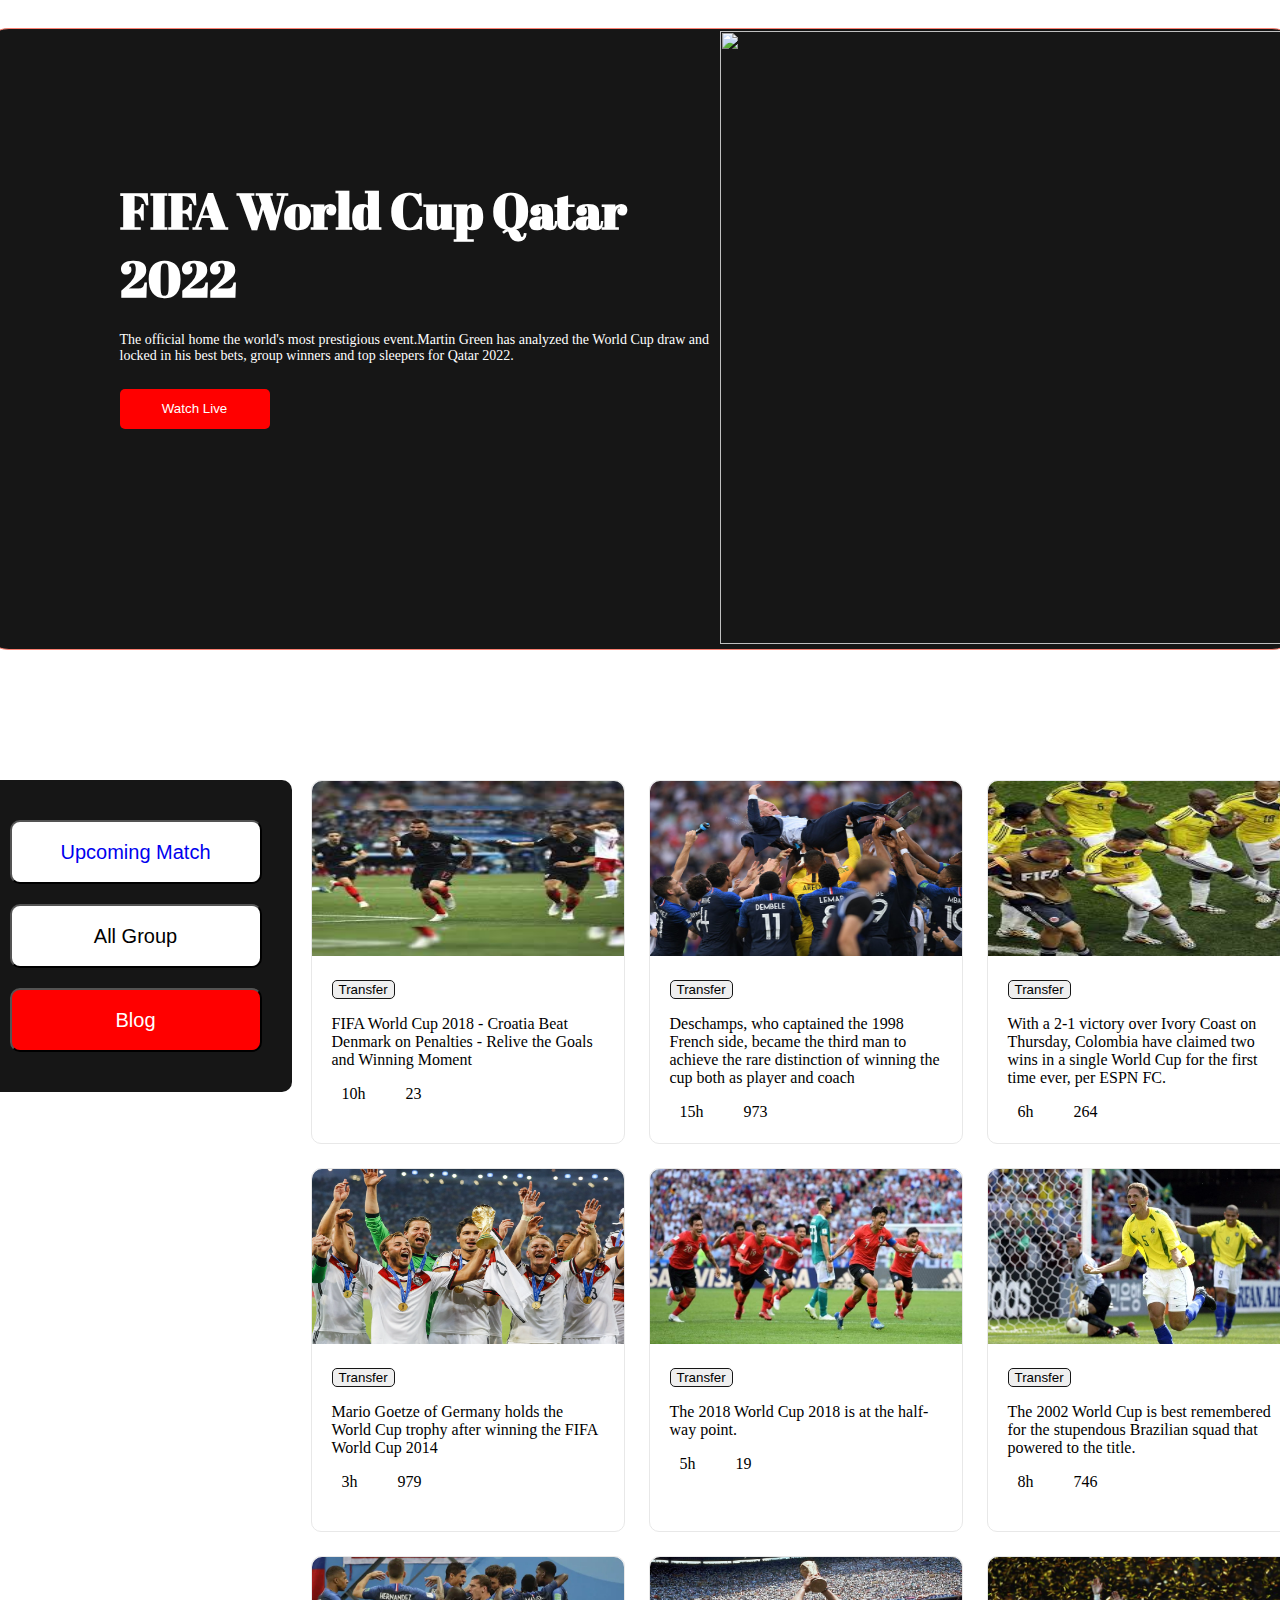
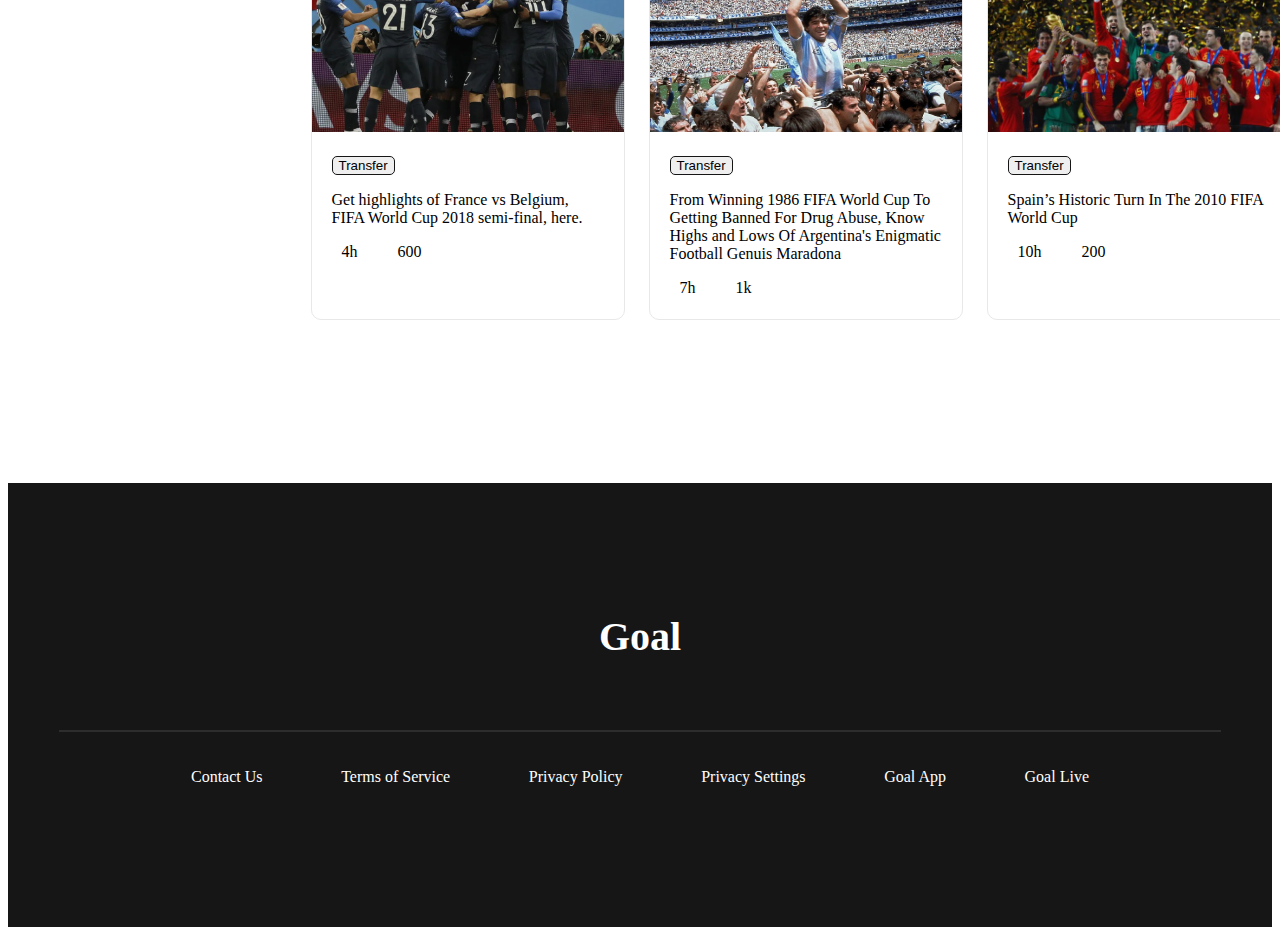
==== index.html @ fcb4f879 "World cup" ====
<!DOCTYPE html>
<html lang="en">

<head>
    <meta charset="UTF-8">
    <meta http-equiv="X-UA-Compatible" content="IE=edge">
    <meta name="viewport" content="width=device-width, initial-scale=1.0">
    <title>FIFA World Cup 2022</title>
    <!-- Font Awesome Icon -->
    <script src="https://kit.fontawesome.com/2812c34bac.js" crossorigin="anonymous"></script>
    <!-- Style css link -->
    <link rel="stylesheet" href="styles/styles.css">
</head>

<body>
    <main>
        <!-- Banner Section -->
        <section class="main-banner">
            <div class="banner-info-img">
                <div class="banner-info">
                    <h1 class="website-title">FIFA World Cup Qatar 2022</h1>
                    <p class="normal-font">The official home the world's most prestigious event.Martin Green has
                        analyzed the World Cup draw
                        and locked in his best bets, group winners and top sleepers for Qatar 2022.</p>
                    <button class="button-info">Watch Live <i class="fa-solid fa-angle-right"></i></button>
                </div>
                <div class="banner-image">
                    <img src="images/neymar.png" alt="">
                </div>
            </div>
        </section>
        <!-- Top Stories section -->
        <section>
            <div class="container">
                <div class="button">
                    <div class="button-option">
                        <button class="button-1 container-two"><a href="home.html">Upcoming Match</a></button>
                        <button class="button-2 container-two">All Group</button>
                        <button class="button-3 container-two">Blog</button>
                    </div>
                </div>
                <div class="top-stories section">
                    <div class="indivisual-win-momment">
                        <div class="win-momment">
                            <img class="win-img" src="Images/image-1.jfif" alt="">
                            <!-- button and win information scetion -->
                            <div class="win-info">
                                <button class="transfer-button">Transfer</button>
                                <p>FIFA World Cup 2018 - Croatia Beat Denmark on Penalties - Relive the Goals and
                                    Winning
                                    Moment</p>
                                <!-- icon add scetion -->
                                <div class="icon-flex">
                                    <div>
                                        <i class="fa-regular fa-clock"></i> 10h
                                    </div>
                                    <div>
                                        <i class="fa-regular fa-comment-dots"></i>
                                        23
                                    </div>
                                </div>
                            </div>

                        </div>
                        <div class="win-momment">
                            <img class="win-img" src="Images/image-2.jpg" alt="">
                            <!-- button and win information scetion -->
                            <div class="win-info">
                                <button class="transfer-button">Transfer</button>
                                <p>Deschamps, who captained the 1998 French side, became the third man to achieve the
                                    rare distinction of winning the cup both as player and coach</p>
                                <!-- icon add scetion -->
                                <div class="icon-flex">
                                    <div>
                                        <i class="fa-regular fa-clock"></i> 15h
                                    </div>
                                    <div>
                                        <i class="fa-regular fa-comment-dots"></i>
                                        973
                                    </div>
                                </div>
                            </div>

                        </div>
                        <div class="win-momment">
                            <img class="win-img" src="Images/image-3.jfif" alt="">
                            <!-- button and win information scetion -->
                            <div class="win-info">
                                <button class="transfer-button">Transfer</button>
                                <p>With a 2-1 victory over Ivory Coast on Thursday, Colombia have claimed two wins in a
                                    single World Cup for the first time ever, per ESPN FC.</p>
                                <!-- icon add scetion -->
                                <div class="icon-flex">
                                    <div>
                                        <i class="fa-regular fa-clock"></i> 6h
                                    </div>
                                    <div>
                                        <i class="fa-regular fa-comment-dots"></i>
                                        264
                                    </div>
                                </div>
                            </div>

                        </div>
                        <div class="win-momment">
                            <img class="win-img" src="Images/image-4.webp" alt="">
                            <!-- button and win information scetion -->
                            <div class="win-info">
                                <button class="transfer-button">Transfer</button>
                                <p>Mario Goetze of Germany holds the World Cup trophy after winning the FIFA World Cup
                                    2014</p>
                                <!-- icon add scetion -->
                                <div class="icon-flex">
                                    <div>
                                        <i class="fa-regular fa-clock"></i> 3h
                                    </div>
                                    <div>
                                        <i class="fa-regular fa-comment-dots"></i>
                                        979
                                    </div>
                                </div>
                            </div>

                        </div>
                        <div class="win-momment">
                            <img class="win-img" src="Images/image-5.jpg" alt="">
                            <!-- button and win information scetion -->
                            <div class="win-info">
                                <button class="transfer-button">Transfer</button>
                                <p>The 2018 World Cup 2018 is at the half-way point.</p>
                                <!-- icon add scetion -->
                                <div class="icon-flex">
                                    <div>
                                        <i class="fa-regular fa-clock"></i> 5h
                                    </div>
                                    <div>
                                        <i class="fa-regular fa-comment-dots"></i>
                                        19
                                    </div>
                                </div>
                            </div>

                        </div>
                        <div class="win-momment">
                            <img class="win-img" src="Images/image-6.jpeg" alt="">
                            <!-- button and win information scetion -->
                            <div class="win-info">
                                <button class="transfer-button">Transfer</button>
                                <p>The 2002 World Cup is best remembered for the stupendous Brazilian squad that powered
                                    to the title.</p>
                                <!-- icon add scetion -->
                                <div class="icon-flex">
                                    <div>
                                        <i class="fa-regular fa-clock"></i> 8h
                                    </div>
                                    <div>
                                        <i class="fa-regular fa-comment-dots"></i>
                                        746
                                    </div>
                                </div>
                            </div>

                        </div>
                        <div class="win-momment">
                            <img class="win-img" src="Images/image-7.webp" alt="">
                            <!-- button and win information scetion -->
                            <div class="win-info">
                                <button class="transfer-button">Transfer</button>
                                <p>Get highlights of France vs Belgium, FIFA World Cup 2018 semi-final, here. </p>
                                <!-- icon add scetion -->
                                <div class="icon-flex">
                                    <div>
                                        <i class="fa-regular fa-clock"></i> 4h
                                    </div>
                                    <div>
                                        <i class="fa-regular fa-comment-dots"></i>
                                        600
                                    </div>
                                </div>
                            </div>

                        </div>
                        <div class="win-momment">
                            <img class="win-img" src="Images/image-8.jpg" alt="">
                            <!-- button and win information scetion -->
                            <div class="win-info">
                                <button class="transfer-button">Transfer</button>
                                <p>From Winning 1986 FIFA World Cup To Getting Banned For Drug Abuse, Know Highs and
                                    Lows Of Argentina's Enigmatic Football Genuis Maradona</p>
                                <!-- icon add scetion -->
                                <div class="icon-flex">
                                    <div>
                                        <i class="fa-regular fa-clock"></i> 7h
                                    </div>
                                    <div>
                                        <i class="fa-regular fa-comment-dots"></i>
                                        1k
                                    </div>
                                </div>
                            </div>

                        </div>
                        <div class="win-momment">
                            <img class="win-img" src="Images/image-9.jpg" alt="">
                            <!-- button and win information scetion -->
                            <div class="win-info">
                                <button class="transfer-button">Transfer</button>
                                <p>Spain’s Historic Turn In The 2010 FIFA World Cup</p>
                                <!-- icon add scetion -->
                                <div class="icon-flex">
                                    <div>
                                        <i class="fa-regular fa-clock"></i> 10h
                                    </div>
                                    <div>
                                        <i class="fa-regular fa-comment-dots"></i>
                                        200
                                    </div>
                                </div>
                            </div>

                        </div>
                    </div>
                </div>
            </div>
        </section>
    </main>
</body>
<footer>
    <div class="main-footer">
        <div class="goal">
            <h2>Goal</h2>
        </div>
        <hr>
        <div class="goal-conatin">
            <div class="goal-info">
                <p>Contact Us</p>
                <p>Terms of Service</p>
                <p>Privacy Policy</p>
                <p>Privacy Settings</p>
                <p>Goal App</p>
                <p> Goal Live</p>
            </div>
        </div>
        <div class="social-icon">
            <a href="https://web.facebook.com/?_rdc=1&_rdr"><i class="fa-brands fa-facebook"></i></a>
            <a href="https://www.linkedin.com/in/hiru-dey-985a211a2/"><i class="fa-brands fa-linkedin"></i></a>
            <a href="https://www.instagram.com/hirudeyaditya/"><i class="fa-brands fa-instagram"></i></a>
        </div>
    </div>

</footer>

</html>
---- styles/styles.css ----
/*------------
    Font 
--------------*/
@import url('https://fonts.googleapis.com/css2?family=Abril+Fatface&family=Lobster&family=Poppins:wght@500&family=Roboto+Slab:wght@300&display=swap');

/* -----------
Common Style
-------------- */
body {
    background-color: white;
}

/*---------------------
 main banner design
 ---------------------- */
main {
    display: flex;
    flex-direction: column;
    align-items: center;
}

.main-banner {
    height: 620px;
    width: 1321px;
    left: 140px;
    margin-top: 20px;
    margin-bottom: 130px;
    border: 1px solid salmon;
    border-radius: 30px;
    background-color: #161616;
    display: grid;
    align-items: center;

}

.banner-info-img {
    display: grid;
    grid-template-columns: repeat(2, 1fr);
    align-items: center;

}

.banner-info {
    height: 424px;
    width: 600px;
    margin-left: 140px;
    border-radius: 5px;
    margin-top: 30px;

}

.website-title {
    font-family: 'Abril Fatface', cursive;
    font-size: 50px;
    margin-bottom: 20px;
    color: white;
}

.normal-font {
    margin-bottom: 0px;
    font-size: 14px;
    color: white;
}

.button-info {
    color: white;
    width: 150px;
    height: 40px;
    border-radius: 5px;
    background-color: red;
    margin-top: 25px;
    border: none;
}

.fa-angle-right {
    color: white;
}

.banner-image img {
    height: 613px;
    width: 581px;

}

/*------------------------
    Top Win Section 
-----------------------------*/
/* .container {
    display: flex;
    column-gap: 24px;
    margin-bottom: 130px;
} */
.container {
    height: 100%;
    width: 1321px;
    display: grid;
    grid-template-columns: repeat(2, 1fr);
    margin-bottom: 130px;
}

/*-----------------------
     button section 
 ------------------------*/
.button {
    width: 312px;
    height: 312px;
    background-color: #161616;
    border-radius: 10px;
}

.button-option {
    width: 252px;
    height: 252px;
    padding: 30px;
    display: grid;
    align-items: center;
    grid-template-columns: repeat(1, 1fr);
    text-decoration: none;
}

.container-two {
    width: 252px;
    height: 64px;
    border-radius: 10px;
    font-size: 20px;
    text-align: center;

}

.button-1 a {

    text-decoration: none;
}

.button-1,
.button-2 {
    color: black;
    background-color: #FFFFFF;
}

.button-3 {
    color: #FFFFFF;
    background-color: red;
}

/*-------------------------------------
     win momment section design
---------------------------------------*/
.indivisual-win-momment {
    display: grid;
    grid-template-columns: repeat(3, 1fr);
    grid-row-gap: 24px;
    grid-column-gap: 24px;
}

.win-momment {
    width: 312px;
    height: 362px;
    border: 1px solid #E8E8E8;
    border-radius: 10px;
}

.win-img {
    width: 312px;
    height: 175px;
    border-radius: 10px 10px 0px 0px;
}

.win-info {
    padding: 20px;
}

.transfer-button {
    display: block;
    border-radius: 5px;
    border: 1px solid #161616;
}

.icon-flex {
    display: flex;
    flex-direction: row;
    column-gap: 30px;
}

.fa-clock,
.fa-comment-dots {
    color: rgba(22, 22, 22, 0.7);
    padding-right: 10px;
}

/* Goal sectio or footer section */
.main-footer {
    width: 100%;
    height: 444px;
    color: white;
    background-color: #161616;
    text-align: center;
}

h2 {
    font-size: 40px;
    padding-top: 130px;
}

hr {
    width: 900px;
    height: 0px;
    margin-top: 70px;
    padding-left: 130px;
    padding-right: 130px;
    border: 1px solid rgba(255, 255, 255, 0.1)
}

.goal-conatin {
    display: flex;
    justify-content: center;
    align-items: center;
}

.goal-info {
    width: 898px;
    height: 24px;
    margin-top: 25px;
    margin-bottom: 25px;
    display: flex;
    justify-content: center;
    align-items: center;
    justify-content: space-between;
}

/* Social Icon */
.social-icon {
    width: 200px;
    height: 100px;
    padding-left: 635px;
}

.social-icon a {
    font-size: 25px;
    padding-left: 40px;
}

/* -------------------------------------
    Home scetion live match details
---------------------------------------- */
.live-match {
    height: 242px;
    width: 312px;
    border-radius: 10px;
    border: 1px solid #E8E8E8;
}

.live-match-2 {
    margin: 33px;

}

.flag {
    width: 252px;
    height: 56px;
    display: flex;
    column-gap: 20px;
}

.flag img {
    width: 93px;
    height: 56px;
}

.match-info {
    width: 234px;
    height: 59px;
    margin-top: 30px;
    margin-bottom: 40px;
    margin-left: 40px;
    margin-right: 55px;
}

#match-name {
    font-size: 20px;
}

@media only screen and (max-width: 680px) {
    main {
        text-decoration: column;
        text-align: center;
    }

    .banner-info {
        width: 100%;
    }

    .banner-info-img {
        grid-template-columns: repeat(1, 1fr);
        background-color: antiquewhite;
        width: 100%;
    }

    .container {
        grid-template-columns: repeat(1, 1fr);
        width: 100%;
    }

    .indivisual-win-momment {
        grid-template-columns: repeat(1, 1fr);
        background-color: aqua;
        width: 100%;
    }


}

@media only screen and (min-width:681px) and (max-width:992px) {
    .indivisual-win-momment {
        grid-template-columns: repeat(2, 1fr);
    }

    .main-banner {
        text-decoration: row;
        width: 100%;
    }

    /* .banner-info {
        width: 100%;
    }
*/
    .banner-image img {
        width: 100%;
    }

    .container {
        grid-template-columns: repeat(1, 1fr);
        width: 100%;
    }

    .button-option {
        grid-template-rows: repeat(1, 1fr);

    }

}
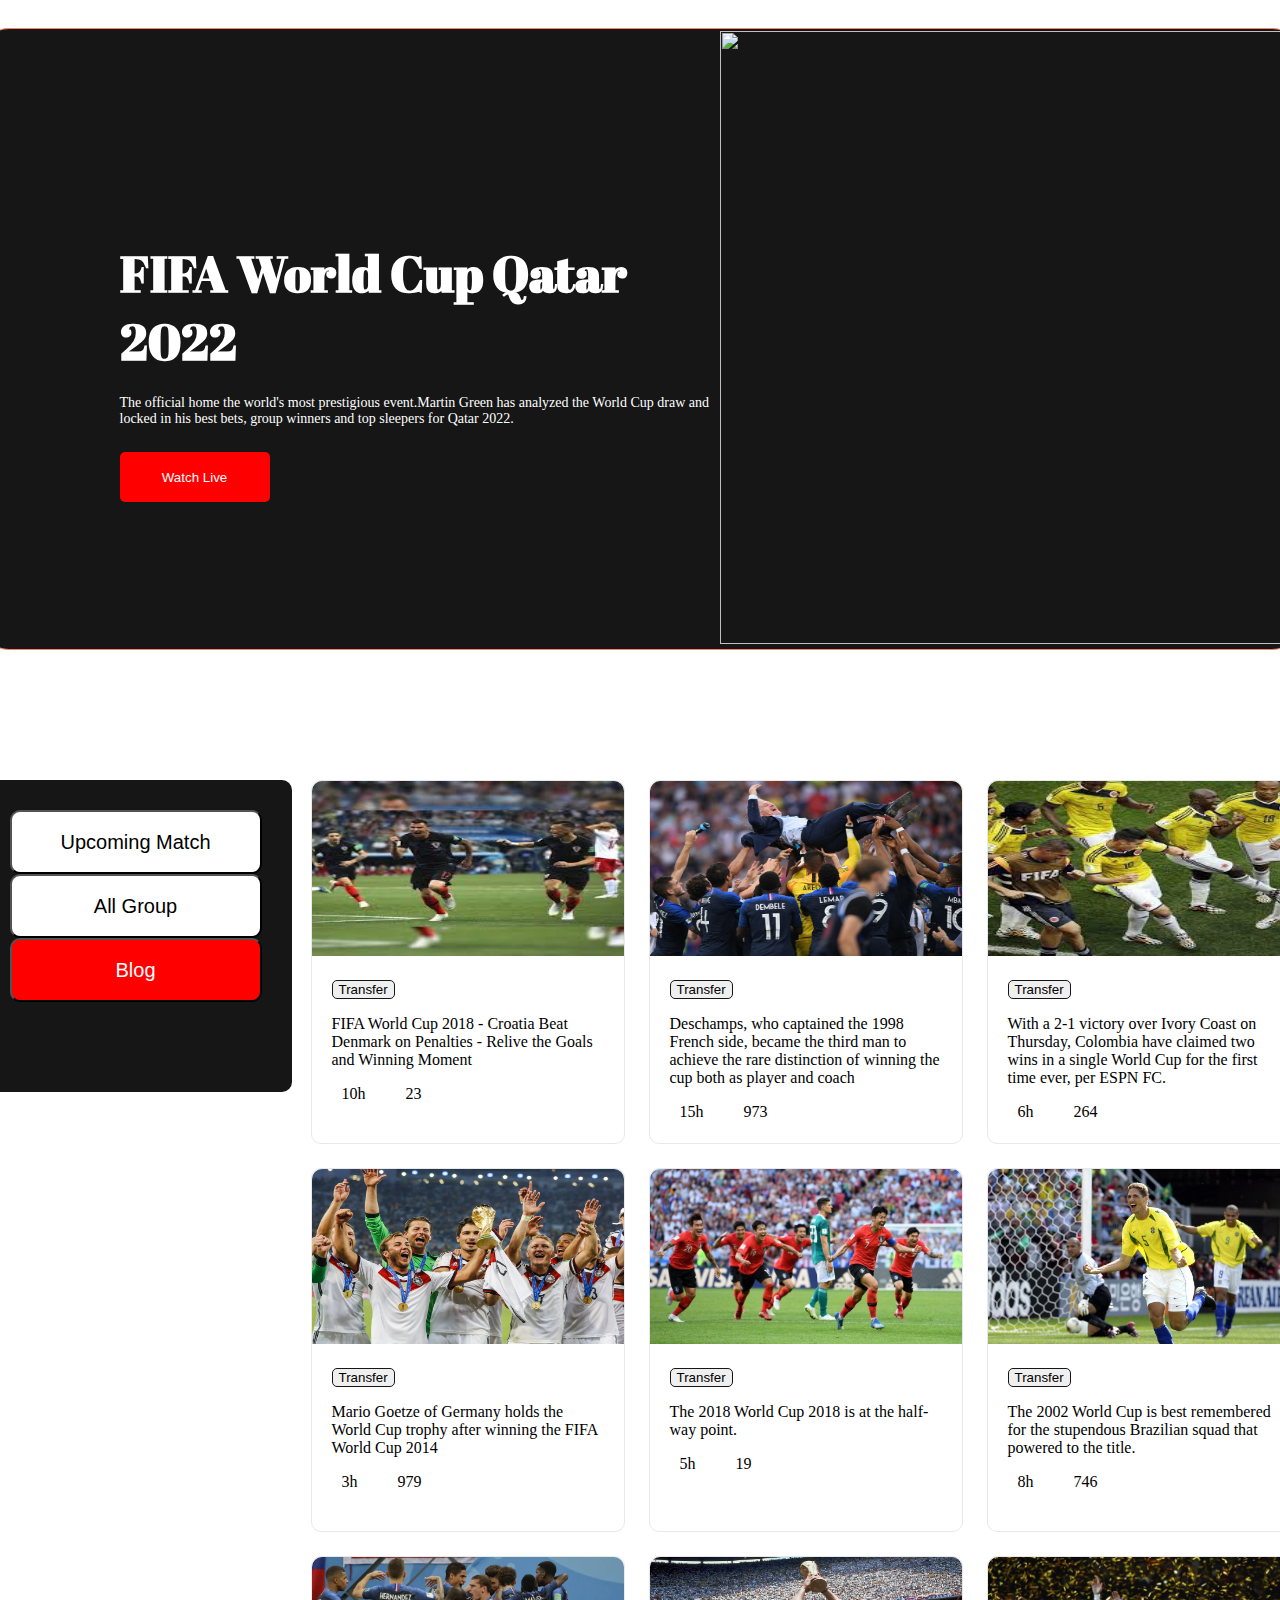
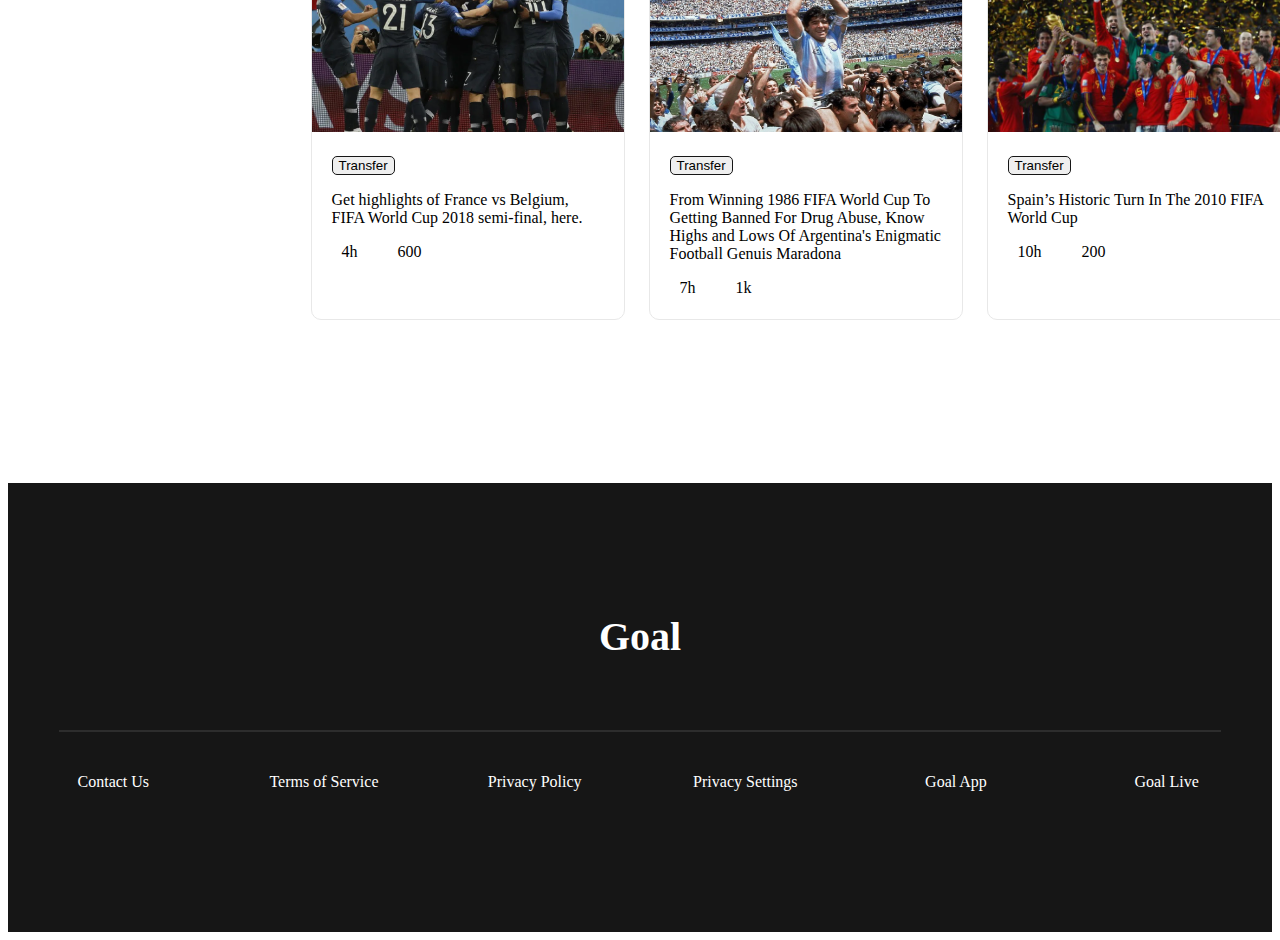
==== commit 5a6bd8b1: "assignment two" ====
--- a/index.html
+++ b/index.html
@@ -22,7 +22,8 @@
                     <p class="normal-font">The official home the world's most prestigious event.Martin Green has
                         analyzed the World Cup draw
                         and locked in his best bets, group winners and top sleepers for Qatar 2022.</p>
-                    <button class="button-info">Watch Live <i class="fa-solid fa-angle-right"></i></button>
+                    <button class="button-info"><a href=""> Watch Live </a><i
+                            class="fa-solid fa-angle-right"></i></button>
                 </div>
                 <div class="banner-image">
                     <img src="images/neymar.png" alt="">
@@ -33,19 +34,27 @@
         <section>
             <div class="container">
                 <div class="button">
-                    <div class="button-option">
+                    <div class="button-display">
+                        <div class="button-option ">
+                            <button class="button-1 container-two"><a href="home.html">Upcoming Match</a></button>
+                            <button class="button-2 container-two"><a href="">All Group</a></button>
+                            <button class="button-3 container-two"><a href="">Blog</a></button>
+                        </div>
+                    </div>
+                </div>
+                <div class="top-stories section">
+                    <div class="button-hidden ">
                         <button class="button-1 container-two"><a href="home.html">Upcoming Match</a></button>
                         <button class="button-2 container-two">All Group</button>
                         <button class="button-3 container-two">Blog</button>
+
                     </div>
-                </div>
-                <div class="top-stories section">
                     <div class="indivisual-win-momment">
                         <div class="win-momment">
                             <img class="win-img" src="Images/image-1.jfif" alt="">
                             <!-- button and win information scetion -->
                             <div class="win-info">
-                                <button class="transfer-button">Transfer</button>
+                                <button class="transfer-button"><a href="">Transfer</a></button>
                                 <p>FIFA World Cup 2018 - Croatia Beat Denmark on Penalties - Relive the Goals and
                                     Winning
                                     Moment</p>
@@ -66,7 +75,7 @@
                             <img class="win-img" src="Images/image-2.jpg" alt="">
                             <!-- button and win information scetion -->
                             <div class="win-info">
-                                <button class="transfer-button">Transfer</button>
+                                <button class="transfer-button"><a href="">Transfer</a></button>
                                 <p>Deschamps, who captained the 1998 French side, became the third man to achieve the
                                     rare distinction of winning the cup both as player and coach</p>
                                 <!-- icon add scetion -->
@@ -86,7 +95,7 @@
                             <img class="win-img" src="Images/image-3.jfif" alt="">
                             <!-- button and win information scetion -->
                             <div class="win-info">
-                                <button class="transfer-button">Transfer</button>
+                                <button class="transfer-button"><a href="">Transfer</a></button>
                                 <p>With a 2-1 victory over Ivory Coast on Thursday, Colombia have claimed two wins in a
                                     single World Cup for the first time ever, per ESPN FC.</p>
                                 <!-- icon add scetion -->
@@ -106,7 +115,7 @@
                             <img class="win-img" src="Images/image-4.webp" alt="">
                             <!-- button and win information scetion -->
                             <div class="win-info">
-                                <button class="transfer-button">Transfer</button>
+                                <button class="transfer-button"><a href="">Transfer</a></button>
                                 <p>Mario Goetze of Germany holds the World Cup trophy after winning the FIFA World Cup
                                     2014</p>
                                 <!-- icon add scetion -->
@@ -126,7 +135,7 @@
                             <img class="win-img" src="Images/image-5.jpg" alt="">
                             <!-- button and win information scetion -->
                             <div class="win-info">
-                                <button class="transfer-button">Transfer</button>
+                                <button class="transfer-button"><a href="">Transfer</a></button>
                                 <p>The 2018 World Cup 2018 is at the half-way point.</p>
                                 <!-- icon add scetion -->
                                 <div class="icon-flex">
@@ -145,7 +154,7 @@
                             <img class="win-img" src="Images/image-6.jpeg" alt="">
                             <!-- button and win information scetion -->
                             <div class="win-info">
-                                <button class="transfer-button">Transfer</button>
+                                <button class="transfer-button"><a href="">Transfer</a></button>
                                 <p>The 2002 World Cup is best remembered for the stupendous Brazilian squad that powered
                                     to the title.</p>
                                 <!-- icon add scetion -->
@@ -165,7 +174,7 @@
                             <img class="win-img" src="Images/image-7.webp" alt="">
                             <!-- button and win information scetion -->
                             <div class="win-info">
-                                <button class="transfer-button">Transfer</button>
+                                <button class="transfer-button"><a href="">Transfer</a></button>
                                 <p>Get highlights of France vs Belgium, FIFA World Cup 2018 semi-final, here. </p>
                                 <!-- icon add scetion -->
                                 <div class="icon-flex">
@@ -184,7 +193,7 @@
                             <img class="win-img" src="Images/image-8.jpg" alt="">
                             <!-- button and win information scetion -->
                             <div class="win-info">
-                                <button class="transfer-button">Transfer</button>
+                                <button class="transfer-button"><a href="">Transfer</a></button>
                                 <p>From Winning 1986 FIFA World Cup To Getting Banned For Drug Abuse, Know Highs and
                                     Lows Of Argentina's Enigmatic Football Genuis Maradona</p>
                                 <!-- icon add scetion -->
@@ -204,7 +213,7 @@
                             <img class="win-img" src="Images/image-9.jpg" alt="">
                             <!-- button and win information scetion -->
                             <div class="win-info">
-                                <button class="transfer-button">Transfer</button>
+                                <button class="transfer-button"><a href="">Transfer</a></button>
                                 <p>Spain’s Historic Turn In The 2010 FIFA World Cup</p>
                                 <!-- icon add scetion -->
                                 <div class="icon-flex">
@@ -223,6 +232,9 @@
                 </div>
             </div>
         </section>
+        <div class="view-button-section">
+            <button class="button-3 view-button"><a href="">View All</a></button>
+        </div>
     </main>
 </body>
 <footer>
--- a/styles/styles.css
+++ b/styles/styles.css
@@ -22,7 +22,6 @@
 .main-banner {
     height: 620px;
     width: 1321px;
-    left: 140px;
     margin-top: 20px;
     margin-bottom: 130px;
     border: 1px solid salmon;
@@ -34,8 +33,7 @@
 }
 
 .banner-info-img {
-    display: grid;
-    grid-template-columns: repeat(2, 1fr);
+    display: flex;
     align-items: center;
 
 }
@@ -65,11 +63,16 @@
 .button-info {
     color: white;
     width: 150px;
-    height: 40px;
+    height: 50px;
     border-radius: 5px;
     background-color: red;
     margin-top: 25px;
     border: none;
+}
+
+.button-info a {
+    color: #FFFFFF;
+    text-decoration: none;
 }
 
 .fa-angle-right {
@@ -104,8 +107,21 @@
 .button {
     width: 312px;
     height: 312px;
+    border-radius: 10px;
     background-color: #161616;
-    border-radius: 10px;
+
+}
+
+.button-hidden {
+    width: 100%;
+    height: 252px;
+    padding: 5px;
+    display: grid;
+    align-items: center;
+    justify-content: center;
+    justify-content: space-between;
+    grid-template-columns: repeat(3, 1fr);
+    text-decoration: none;
 }
 
 .button-option {
@@ -128,19 +144,33 @@
 }
 
 .button-1 a {
-
-    text-decoration: none;
+    color: black;
+    text-decoration: none;
+}
+
+.button-2 a {
+    color: black;
+    text-decoration: none;
+}
+
+.button-3 a {
+    text-decoration: none;
+    color: #FFFFFF;
 }
 
 .button-1,
 .button-2 {
-    color: black;
     background-color: #FFFFFF;
 }
 
 .button-3 {
-    color: #FFFFFF;
     background-color: red;
+}
+
+.button-3-home a {
+    color: white;
+    text-decoration: none;
+
 }
 
 /*-------------------------------------
@@ -176,6 +206,11 @@
     border: 1px solid #161616;
 }
 
+.transfer-button a {
+    text-decoration: none;
+    color: black;
+}
+
 .icon-flex {
     display: flex;
     flex-direction: row;
@@ -188,10 +223,21 @@
     padding-right: 10px;
 }
 
+.view-button {
+    width: 150px;
+    height: 65px;
+    border-radius: 10px;
+    margin-bottom: 20px;
+    border: none;
+}
+
+.view-button a {
+    font-size: 20px;
+}
+
 /* Goal sectio or footer section */
 .main-footer {
     width: 100%;
-    height: 444px;
     color: white;
     background-color: #161616;
     text-align: center;
@@ -204,7 +250,6 @@
 
 hr {
     width: 900px;
-    height: 0px;
     margin-top: 70px;
     padding-left: 130px;
     padding-right: 130px;
@@ -212,19 +257,18 @@
 }
 
 .goal-conatin {
-    display: flex;
+    /* display: flex;
     justify-content: center;
-    align-items: center;
+    align-items: center; */
 }
 
 .goal-info {
     width: 898px;
-    height: 24px;
     margin-top: 25px;
     margin-bottom: 25px;
-    display: flex;
-    justify-content: center;
-    align-items: center;
+    margin-left: 310px;
+    display: grid;
+    grid-template-columns: repeat(6, 1fr);
     justify-content: space-between;
 }
 
@@ -281,19 +325,79 @@
 }
 
 @media only screen and (max-width: 680px) {
+    .main-banner {
+        width: 100%;
+        height: 100%;
+        padding-left: 0px;
+        padding-right: 0px;
+        margin-left: 0px;
+        margin-right: 0px;
+    }
+
+    hr {
+        width: 100%;
+    }
+
+    .banner-info-img {
+        width: 100%;
+        flex-direction: column;
+
+    }
+
+    .banner-info {
+        padding-left: 15px;
+        padding-right: 0px;
+        margin-left: 0px;
+        margin-right: 0px;
+        width: 100%;
+        height: 100%;
+    }
+
+    .button-info {
+        margin-left: 180px;
+    }
+
+    .container,
+    .main-footer {
+        width: 100%;
+    }
+
+    .button-hidden {
+        display: none;
+    }
+
+    .main {
+        width: 100%;
+    }
+
+    .banner-image img {
+        width: 100%;
+    }
+
+    .banner-info {
+        width: 100%;
+    }
+
     main {
-        text-decoration: column;
-        text-align: center;
-    }
-
-    .banner-info {
-        width: 100%;
+        position: relative;
+        width: 100%;
+    }
+
+    .button-2,
+    .button-3 {
+        margin-left: 26px;
+        width: 200px;
+        height: 64px;
+    }
+
+    .button {
+        background-color: #FFFFFF;
     }
 
     .banner-info-img {
         grid-template-columns: repeat(1, 1fr);
-        background-color: antiquewhite;
-        width: 100%;
+
+
     }
 
     .container {
@@ -303,28 +407,88 @@
 
     .indivisual-win-momment {
         grid-template-columns: repeat(1, 1fr);
-        background-color: aqua;
-        width: 100%;
-    }
-
-
+        width: 100%;
+    }
+
+    .view-button-section {
+        display: none;
+    }
+
+    .main-footer {
+        width: 100%;
+    }
+
+    .goal-info {
+        margin-left: 0px;
+        padding-left: 0px;
+        grid-template-columns: repeat(1, 1fr);
+        width: 100%;
+
+    }
+
+    .social-icon {
+        margin-left: 0px;
+        padding-left: 0px;
+        width: 100%;
+    }
+
+    .social-icon a {
+        margin-left: 0px;
+        margin-right: 20px;
+    }
 }
 
 @media only screen and (min-width:681px) and (max-width:992px) {
     .indivisual-win-momment {
         grid-template-columns: repeat(2, 1fr);
+        width: 100%;
+    }
+
+    .button-hidden {
+        width: 100%;
+        padding: 0px;
+    }
+
+    .container-two {
+        width: 100%;
+    }
+
+    main {
+        width: 100%;
     }
 
     .main-banner {
-        text-decoration: row;
-        width: 100%;
+        width: 100%;
+        height: 100%;
+        padding-left: 0px;
+        padding-right: 0px;
+        margin-left: 0px;
+        margin-right: 0px;
+    }
+
+    .banner-info-img {
+        width: 100%;
+
+    }
+
+    .banner-info {
+        padding-left: 60px;
+        padding-right: 0px;
+        margin-left: 0px;
+        margin-right: 0px;
+        width: 100%;
+        height: 100%;
     }
 
     /* .banner-info {
         width: 100%;
-    }
-*/
-    .banner-image img {
+    } */
+
+    /* .banner-image img {
+        width: 100%;
+    } */
+
+    main {
         width: 100%;
     }
 
@@ -333,9 +497,86 @@
         width: 100%;
     }
 
+    .button {
+        display: none;
+    }
+
     .button-option {
-        grid-template-rows: repeat(1, 1fr);
-
-    }
-
+        display: none;
+    }
+
+    .main-footer {
+        width: 100%;
+    }
+
+    .goal-info {
+        /* margin-left: 0px;
+        padding-left: 0px;
+        grid-template-columns: repeat(1, 1fr); */
+        width: 100%;
+        margin-left: 0px;
+
+    }
+
+    .social-icon {
+        margin-left: 0px;
+        padding-left: 0px;
+        width: 100%;
+    }
+
+    .social-icon a {
+        margin-left: 0px;
+        margin-right: 0px;
+    }
+}
+
+@media only screen and (min-width: 993px) and (max-width: 1800px) {
+
+
+    .banner-info-img {
+        width: 100%;
+
+    }
+
+    .banner-info {
+        width: 100%;
+        height: 100%;
+    }
+
+    .button-option {
+        width: 100%;
+        height: 100%;
+    }
+
+    .button-hidden {
+        display: none;
+    }
+
+    .view-button-section {
+        display: none;
+    }
+
+    .main-footer {
+        width: 100%;
+    }
+
+    .goal-info {
+        /* margin-left: 0px;
+        padding-left: 0px;
+        grid-template-columns: repeat(1, 1fr); */
+        width: 100%;
+        margin-left: 0px;
+
+    }
+
+    .social-icon {
+        margin-left: 0px;
+        padding-left: 0px;
+        width: 100%;
+    }
+
+    .social-icon a {
+        margin-left: 0px;
+        margin-right: 20px;
+    }
 }